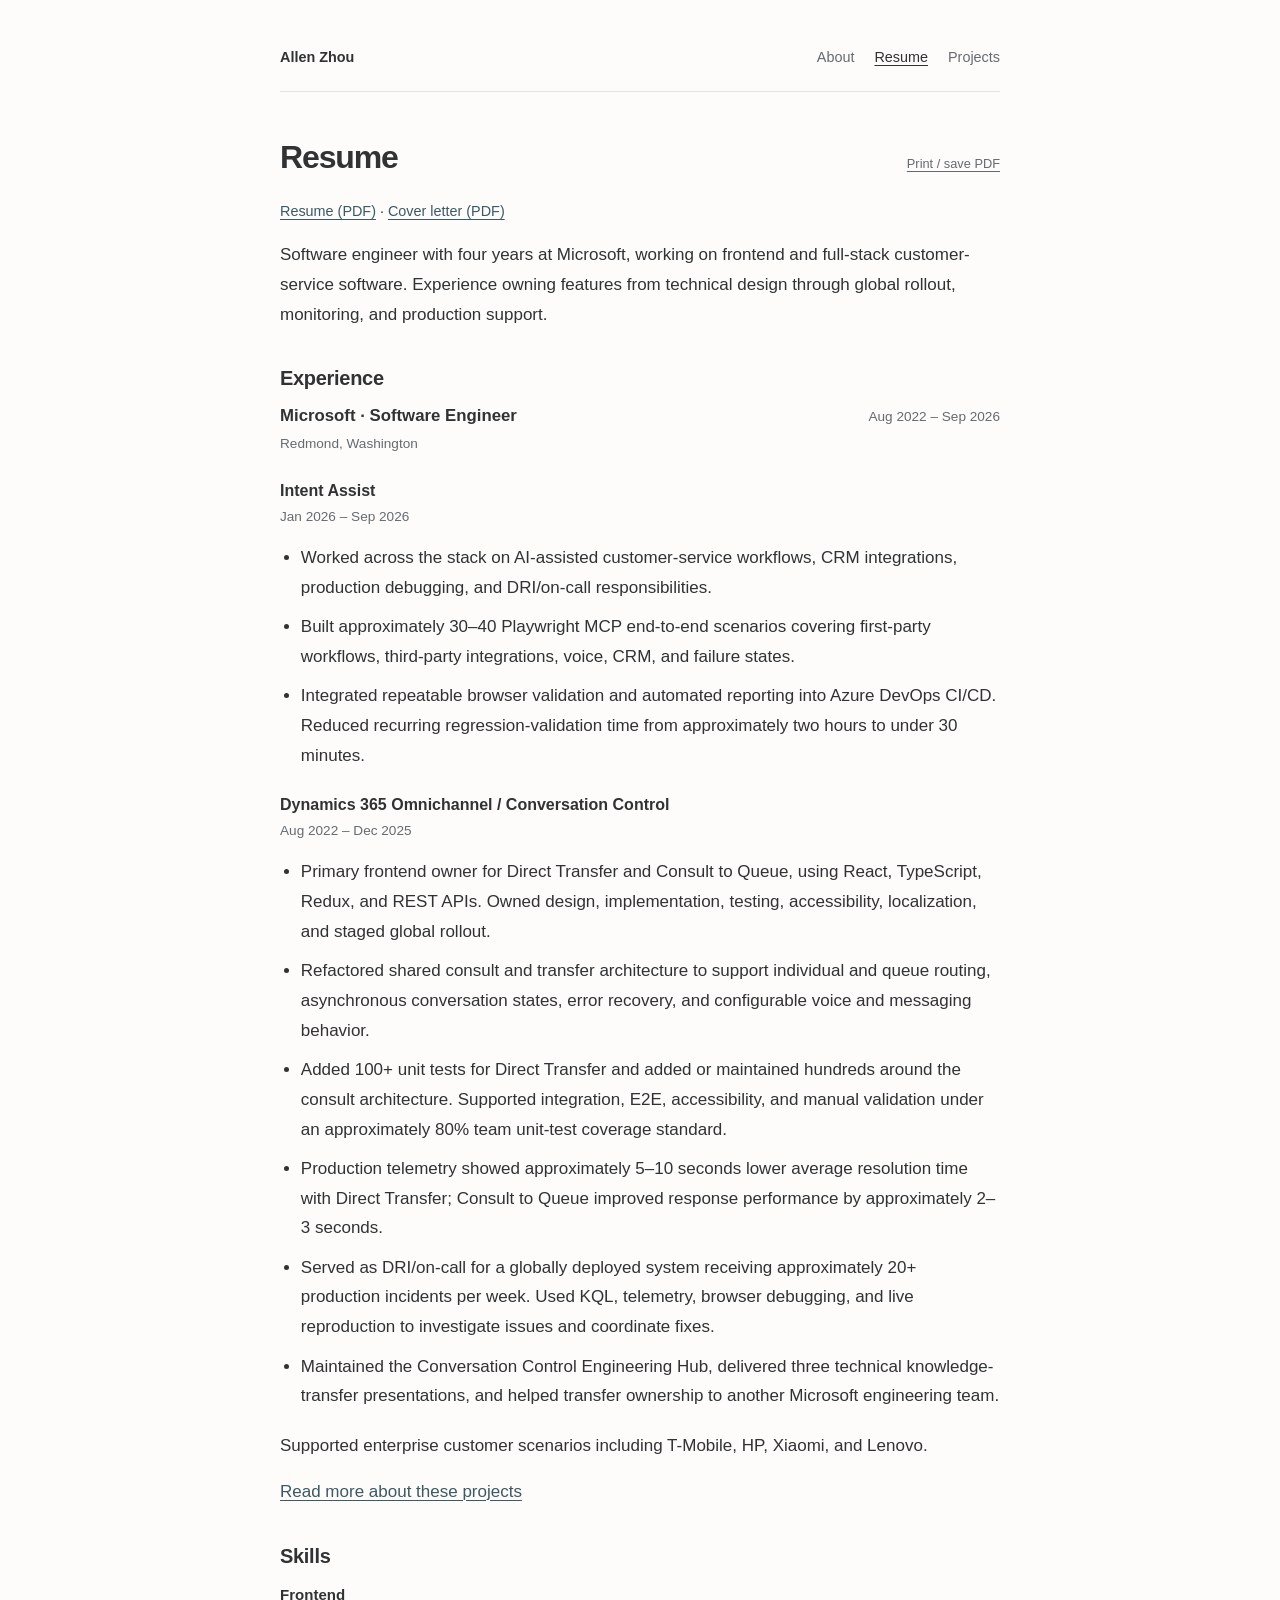
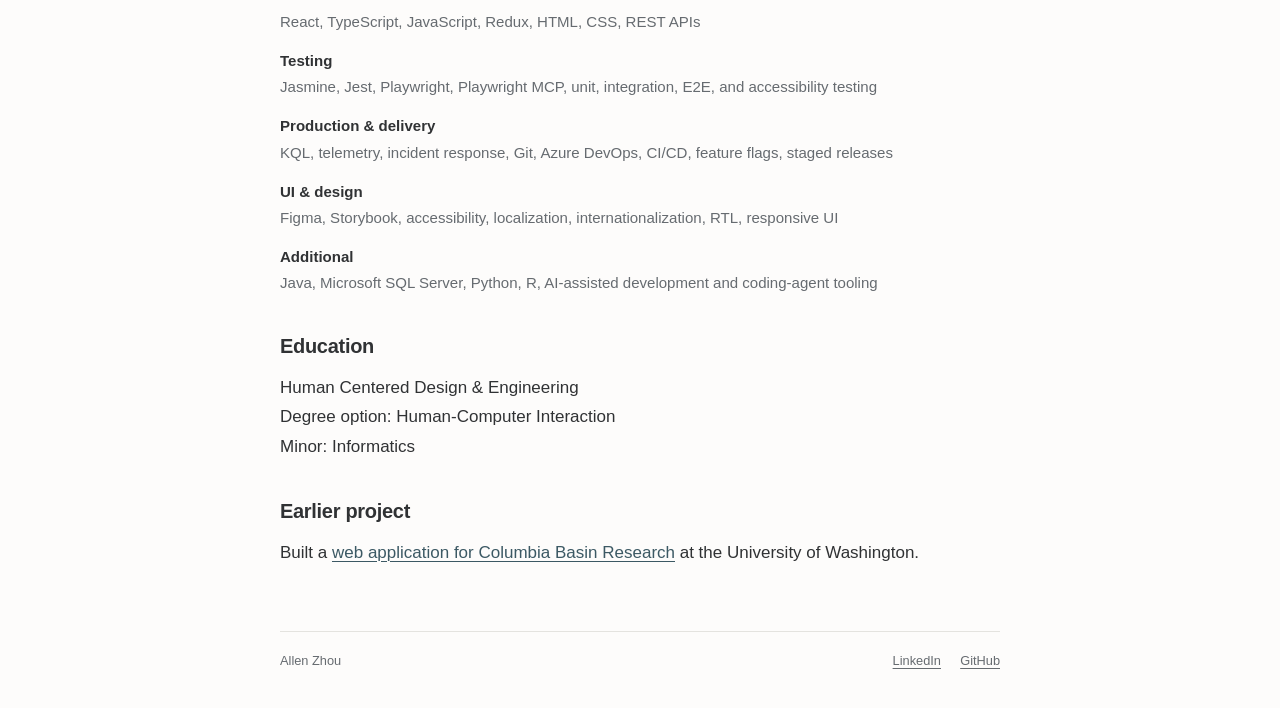
==== resume.html @ f082bb3d "Update portfolio with Microsoft experience, project notes, and documents" ====
﻿<!DOCTYPE html>
<html lang="en">
    <head>
        <meta charset="UTF-8" />
        <meta name="viewport" content="width=device-width, initial-scale=1.0" />
        <meta name="description" content="Allen Zhou's software engineering experience at Microsoft, technical skills, and education." />
        <title>Resume | Allen Zhou</title>
        <link rel="stylesheet" href="style.css" />
        <script src="script.js" defer></script>
    </head>
    <body>
        <a class="skip-link" href="#main">Skip to content</a>
        <div class="site">
            <header class="site-header">
                <a class="site-name" href="index.html">Allen Zhou</a>
                <nav aria-label="Main navigation">
                    <a href="index.html">About</a>
                    <a href="resume.html" aria-current="page">Resume</a>
                    <a href="projects.html">Projects</a>
                </nav>
            </header>
            <main id="main" class="resume-page">
                <div class="page-heading">
                    <h1>Resume</h1>
                    <button id="print-resume" class="print-button" type="button">Print / save PDF</button>
                </div>
                <p class="document-links screen-only">
                    <a href="documents/Allen_Zhou_Resume_Software_Engineer.pdf" type="application/pdf">Resume (PDF)</a>
                    · <a href="documents/Allen_Zhou_Cover_Letter_Software_Engineer.pdf" type="application/pdf">Cover letter (PDF)</a>
                </p>
                <div class="print-intro">
                    <p class="print-name">Allen Zhou</p>
                    <p>Software Engineer</p>
                    <p><a href="https://www.linkedin.com/in/allen-zhou-2022">linkedin.com/in/allen-zhou-2022</a> · <a href="https://github.com/allenz3">github.com/allenz3</a></p>
                </div>
                <p>Software engineer with four years at Microsoft, working on frontend and full-stack customer-service software. Experience owning features from technical design through global rollout, monitoring, and production support.</p>

                <section id="experience" aria-labelledby="experience-title">
                    <h2 id="experience-title">Experience</h2>
                    <div class="entry-heading">
                        <h3>Microsoft · Software Engineer</h3>
                        <p class="date"><time datetime="2022-08">Aug 2022</time> – <time datetime="2026-09">Sep 2026</time></p>
                    </div>
                    <p class="entry-meta">Redmond, Washington</p>

                    <article class="role">
                        <h4>Intent Assist</h4>
                        <p class="entry-meta"><time datetime="2026-01">Jan 2026</time> – <time datetime="2026-09">Sep 2026</time></p>
                        <ul>
                            <li>Worked across the stack on AI-assisted customer-service workflows, CRM integrations, production debugging, and DRI/on-call responsibilities.</li>
                            <li>Built approximately 30–40 Playwright MCP end-to-end scenarios covering first-party workflows, third-party integrations, voice, CRM, and failure states.</li>
                            <li>Integrated repeatable browser validation and automated reporting into Azure DevOps CI/CD. Reduced recurring regression-validation time from approximately two hours to under 30 minutes.</li>
                        </ul>
                    </article>

                    <article class="role">
                        <h4>Dynamics 365 Omnichannel / Conversation Control</h4>
                        <p class="entry-meta"><time datetime="2022-08">Aug 2022</time> – <time datetime="2025-12">Dec 2025</time></p>
                        <ul>
                            <li>Primary frontend owner for Direct Transfer and Consult to Queue, using React, TypeScript, Redux, and REST APIs. Owned design, implementation, testing, accessibility, localization, and staged global rollout.</li>
                            <li>Refactored shared consult and transfer architecture to support individual and queue routing, asynchronous conversation states, error recovery, and configurable voice and messaging behavior.</li>
                            <li>Added 100+ unit tests for Direct Transfer and added or maintained hundreds around the consult architecture. Supported integration, E2E, accessibility, and manual validation under an approximately 80% team unit-test coverage standard.</li>
                            <li>Production telemetry showed approximately 5–10 seconds lower average resolution time with Direct Transfer; Consult to Queue improved response performance by approximately 2–3 seconds.</li>
                            <li>Served as DRI/on-call for a globally deployed system receiving approximately 20+ production incidents per week. Used KQL, telemetry, browser debugging, and live reproduction to investigate issues and coordinate fixes.</li>
                            <li>Maintained the Conversation Control Engineering Hub, delivered three technical knowledge-transfer presentations, and helped transfer ownership to another Microsoft engineering team.</li>
                        </ul>
                    </article>
                    <p>Supported enterprise customer scenarios including T-Mobile, HP, Xiaomi, and Lenovo.</p>
                    <p class="screen-only"><a href="projects.html">Read more about these projects</a></p>
                </section>

                <section id="skills" aria-labelledby="skills-title">
                    <h2 id="skills-title">Skills</h2>
                    <dl class="skills-list">
                        <div><dt>Frontend</dt><dd>React, TypeScript, JavaScript, Redux, HTML, CSS, REST APIs</dd></div>
                        <div><dt>Testing</dt><dd>Jasmine, Jest, Playwright, Playwright MCP, unit, integration, E2E, and accessibility testing</dd></div>
                        <div><dt>Production &amp; delivery</dt><dd>KQL, telemetry, incident response, Git, Azure DevOps, CI/CD, feature flags, staged releases</dd></div>
                        <div><dt>UI &amp; design</dt><dd>Figma, Storybook, accessibility, localization, internationalization, RTL, responsive UI</dd></div>
                        <div><dt>Additional</dt><dd>Java, Microsoft SQL Server, Python, R, AI-assisted development and coding-agent tooling</dd></div>
                    </dl>
                </section>

                <section aria-labelledby="education-title">
                    <h2 id="education-title">Education</h2>
                    <p>Human Centered Design &amp; Engineering<br />Degree option: Human-Computer Interaction<br />Minor: Informatics</p>
                </section>

                <section aria-labelledby="earlier-title">
                    <h2 id="earlier-title">Earlier project</h2>
                    <p>Built a <a href="https://allenz3.github.io/cbr-map-interface/">web application for Columbia Basin Research</a> at the University of Washington.</p>
                </section>
            </main>
            <footer class="site-footer">
                <span>Allen Zhou</span>
                <div class="social-links">
                    <a href="https://www.linkedin.com/in/allen-zhou-2022">LinkedIn</a>
                    <a href="https://github.com/allenz3">GitHub</a>
                </div>
            </footer>
        </div>
    </body>
</html>
---- style.css ----
﻿:root {
    color-scheme: light;
    --background: #fdfcfb;
    --text: #303234;
    --muted: #666b70;
    --line: #e4e3df;
    --link: #3c5964;
}

* { box-sizing: border-box; }
html { scroll-padding-top: 2rem; }
body {
    margin: 0;
    background: var(--background);
    color: var(--text);
    font-family: "Segoe UI", -apple-system, BlinkMacSystemFont, Arial, sans-serif;
    font-size: 17px;
    line-height: 1.75;
}
.site { width: min(720px, calc(100% - 3rem)); margin: 0 auto; }
a { color: var(--link); text-decoration-thickness: 1px; text-underline-offset: 0.2em; }
a:hover { color: #182f39; }
:focus-visible { outline: 2px solid var(--link); outline-offset: 5px; }
h1, h2, h3, h4 { font-weight: 600; line-height: 1.35; }
h1 { font-size: 2rem; letter-spacing: -0.035em; margin: 0 0 1.25rem; }
h2 { font-size: 1.25rem; letter-spacing: -0.015em; margin: 0 0 0.8rem; }
h3 { font-size: 1.05rem; margin: 0; }
h4 { font-size: 1rem; margin: 0 0 0.2rem; }
p { margin: 0 0 1rem; }
ul { padding-left: 1.3rem; margin: 0.9rem 0 1.25rem; }
li + li { margin-top: 0.6rem; }
section { margin-top: 2.25rem; }
.skip-link { position: absolute; left: 1rem; top: -5rem; padding: 0.5rem 1rem; background: white; }
.skip-link:focus { top: 1rem; }
.site-header { display: flex; align-items: center; justify-content: space-between; gap: 1.5rem; padding-block: 2.5rem 1rem; border-bottom: 1px solid var(--line); font-size: 0.9rem; }
.site-name { color: var(--text); font-weight: 600; text-decoration: none; }
.site-header nav { display: flex; flex-wrap: wrap; gap: 1.25rem; }
.site-header nav a { color: var(--muted); text-decoration: none; padding-block: 0.3rem; }
.site-header nav a:hover { color: var(--text); text-decoration: underline; }
.site-header nav a[aria-current="page"] { color: var(--text); text-decoration: underline; }
main { padding-block: 2.75rem 1rem; }
.profile-photo { display: block; float: right; width: 144px; height: 144px; object-fit: cover; border-radius: 8px; margin: 0 0 1rem 1.75rem; }
.site-footer { display: flex; align-items: center; justify-content: space-between; gap: 1rem; border-top: 1px solid var(--line); padding-block: 1.1rem 2.25rem; margin-top: 2rem; font-size: 0.8rem; color: var(--muted); }
.social-links { display: flex; gap: 1.2rem; }
.site-footer a { color: var(--muted); }
.page-heading { display: flex; align-items: baseline; justify-content: space-between; gap: 1rem; }
.print-button { font: inherit; font-size: 0.8rem; color: var(--muted); background: none; border: none; padding: 0.4rem 0; text-decoration: underline; text-underline-offset: 0.2em; cursor: pointer; }
.print-button:hover { color: var(--text); }
.document-links { font-size: 0.9rem; }
.print-intro { display: none; }
.entry-heading { display: flex; flex-wrap: wrap; align-items: baseline; justify-content: space-between; gap: 0.3rem 1rem; }
.entry-heading p { margin: 0; }
.date, .entry-meta { font-size: 0.85rem; color: var(--muted); }
.entry-meta { margin-top: 0.2rem; margin-bottom: 0.8rem; }
.role { margin-top: 1.5rem; }
.skills-list { margin: 0; font-size: 0.94rem; }
.skills-list > div + div { margin-top: 0.8rem; }
.skills-list dt { font-weight: 600; }
.skills-list dd { margin: 0; color: var(--muted); }
.project-index { display: flex; flex-wrap: wrap; gap: 0.3rem 1.15rem; font-size: 0.85rem; margin-top: 1.5rem; }
.projects-page section { border-top: 1px solid var(--line); padding-top: 1.75rem; }
.source-note, .measurement-note { color: var(--muted); font-size: 0.82rem; }
.measurement-note { margin-top: 2rem; }

@media (max-width: 480px) {
    body { font-size: 16px; }
    .site { width: calc(100% - 2.5rem); }
    .site-header { align-items: flex-start; flex-direction: column; gap: 0.6rem; padding-top: 1.5rem; }
    .site-header nav { gap: 1.5rem; }
    main { padding-top: 2rem; }
    .profile-photo { float: none; width: 112px; height: 112px; margin: 0 0 1.5rem; }
    h1 { font-size: 1.8rem; }
    .page-heading { flex-wrap: wrap; gap: 0 1rem; margin-bottom: 1.25rem; }
    .page-heading h1 { margin-bottom: 0; }
    .entry-heading { flex-direction: column; align-items: flex-start; }
    .skills-list { font-size: 0.94rem; }
}

@media print {
    @page { margin: 16mm; }
    body { background: white; color: black; font-size: 10pt; line-height: 1.5; }
    .site { width: 100%; }
    .site-header, .site-footer, .skip-link, .print-button, .screen-only, .project-index { display: none; }
    main { padding: 0; }
    h1 { font-size: 20pt; }
    h2 { font-size: 13pt; }
    h3, h4 { font-size: 10.5pt; }
    h1, h2, h3, h4, .entry-heading { break-after: avoid; }
    p { margin-bottom: 0.6rem; }
    section { margin-top: 1.25rem; }
    ul { margin-block: 0.6rem 0.85rem; }
    li { break-inside: avoid; }
    li + li { margin-top: 0.35rem; }
    .role { margin-top: 0.9rem; }
    .date, .entry-meta, .source-note, .measurement-note { font-size: 9pt; }
    .resume-page .page-heading { display: none; }
    .print-intro { display: block; margin-bottom: 1rem; }
    .print-intro p { margin-bottom: 0.15rem; font-size: 9pt; }
    .print-intro .print-name { font-size: 21pt; font-weight: 600; }
    .skills-list { font-size: 9.5pt; }
    .skills-list > div { break-inside: avoid; }
    .skills-list > div + div { margin-top: 0.4rem; }
    a { color: inherit; }
}
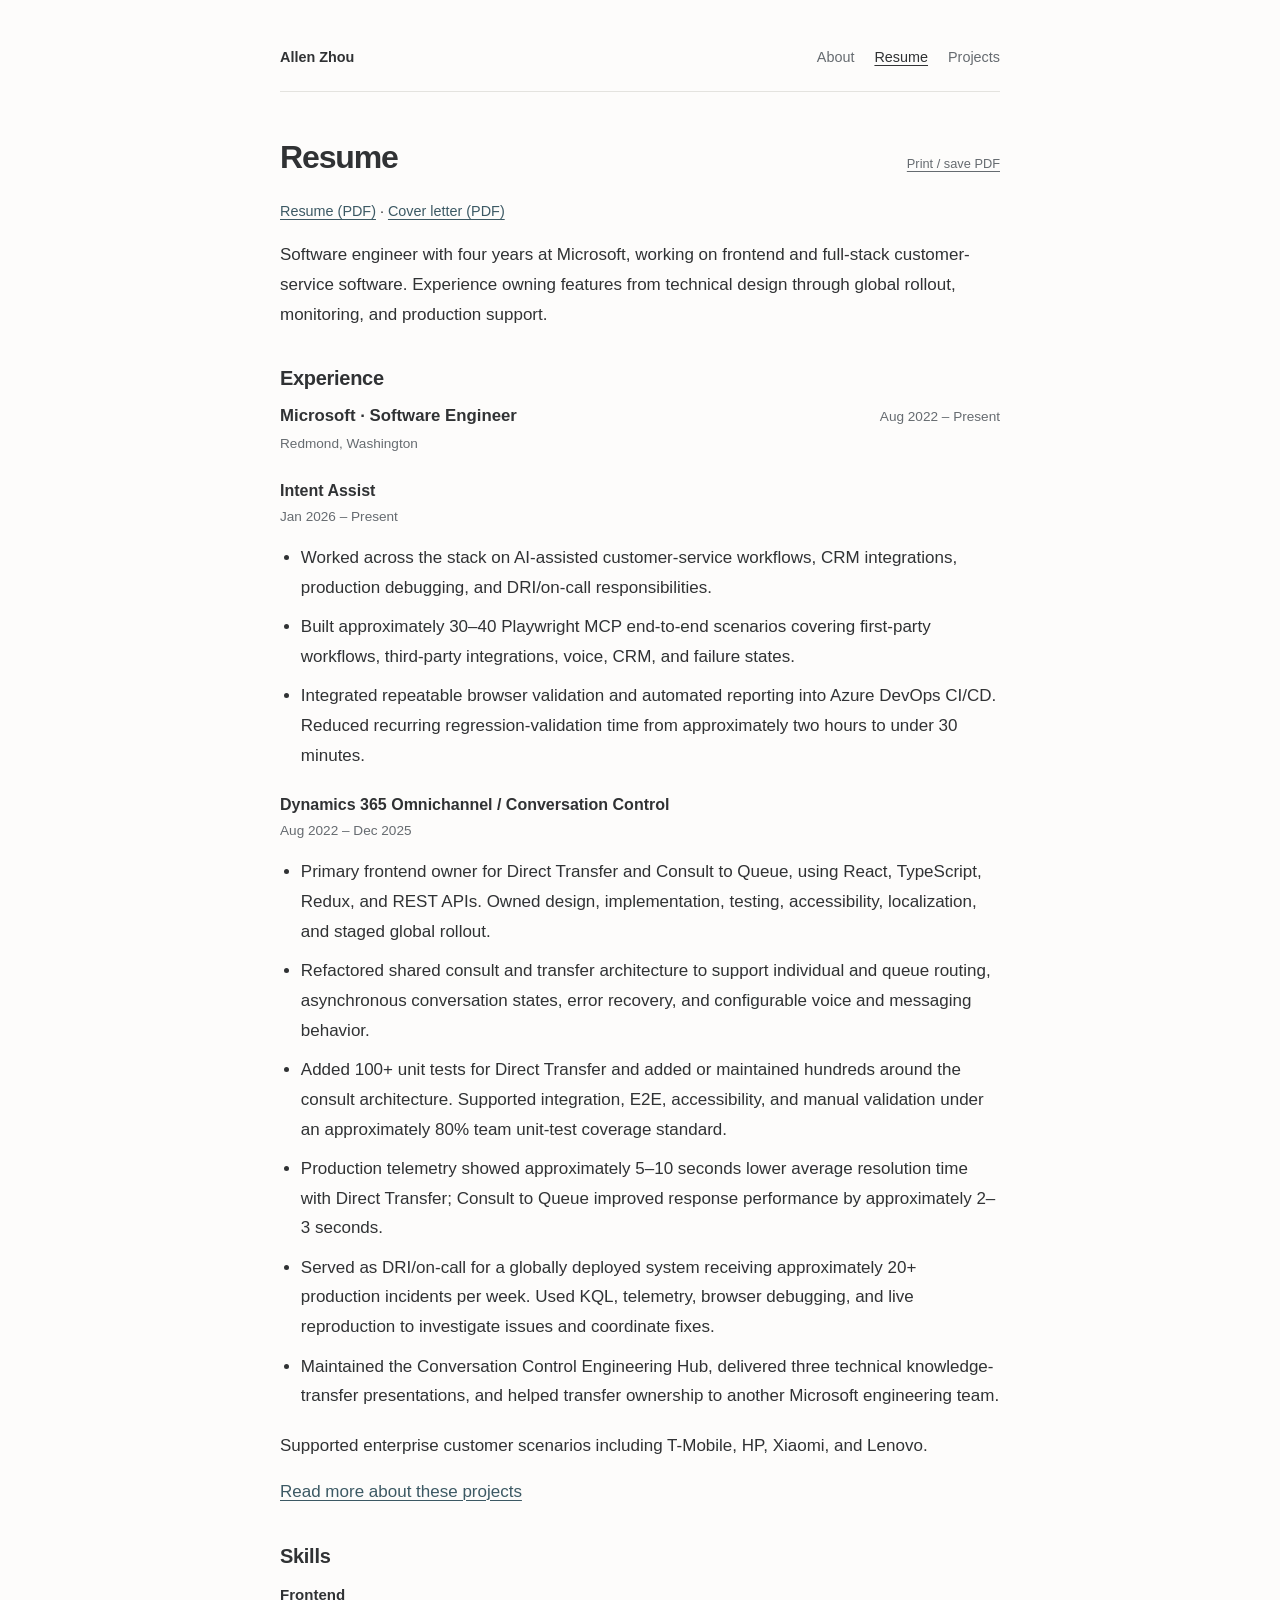
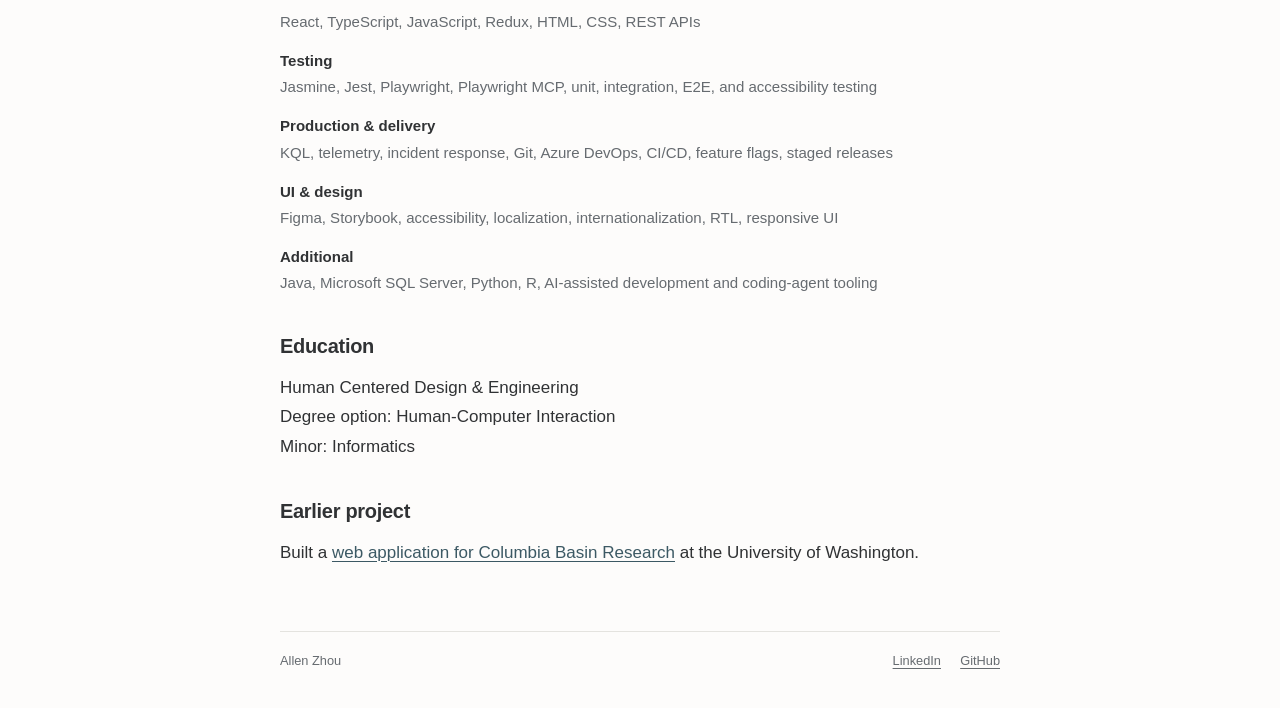
==== commit 3f93e602: "Update resume.html" ====
--- a/resume.html
+++ b/resume.html
@@ -39,13 +39,13 @@
                     <h2 id="experience-title">Experience</h2>
                     <div class="entry-heading">
                         <h3>Microsoft · Software Engineer</h3>
-                        <p class="date"><time datetime="2022-08">Aug 2022</time> – <time datetime="2026-09">Sep 2026</time></p>
+                        <p class="date"><time datetime="2022-08">Aug 2022</time> – Present</p>
                     </div>
                     <p class="entry-meta">Redmond, Washington</p>
 
                     <article class="role">
                         <h4>Intent Assist</h4>
-                        <p class="entry-meta"><time datetime="2026-01">Jan 2026</time> – <time datetime="2026-09">Sep 2026</time></p>
+                        <p class="entry-meta"><time datetime="2026-01">Jan 2026</time> – Present</p>
                         <ul>
                             <li>Worked across the stack on AI-assisted customer-service workflows, CRM integrations, production debugging, and DRI/on-call responsibilities.</li>
                             <li>Built approximately 30–40 Playwright MCP end-to-end scenarios covering first-party workflows, third-party integrations, voice, CRM, and failure states.</li>
